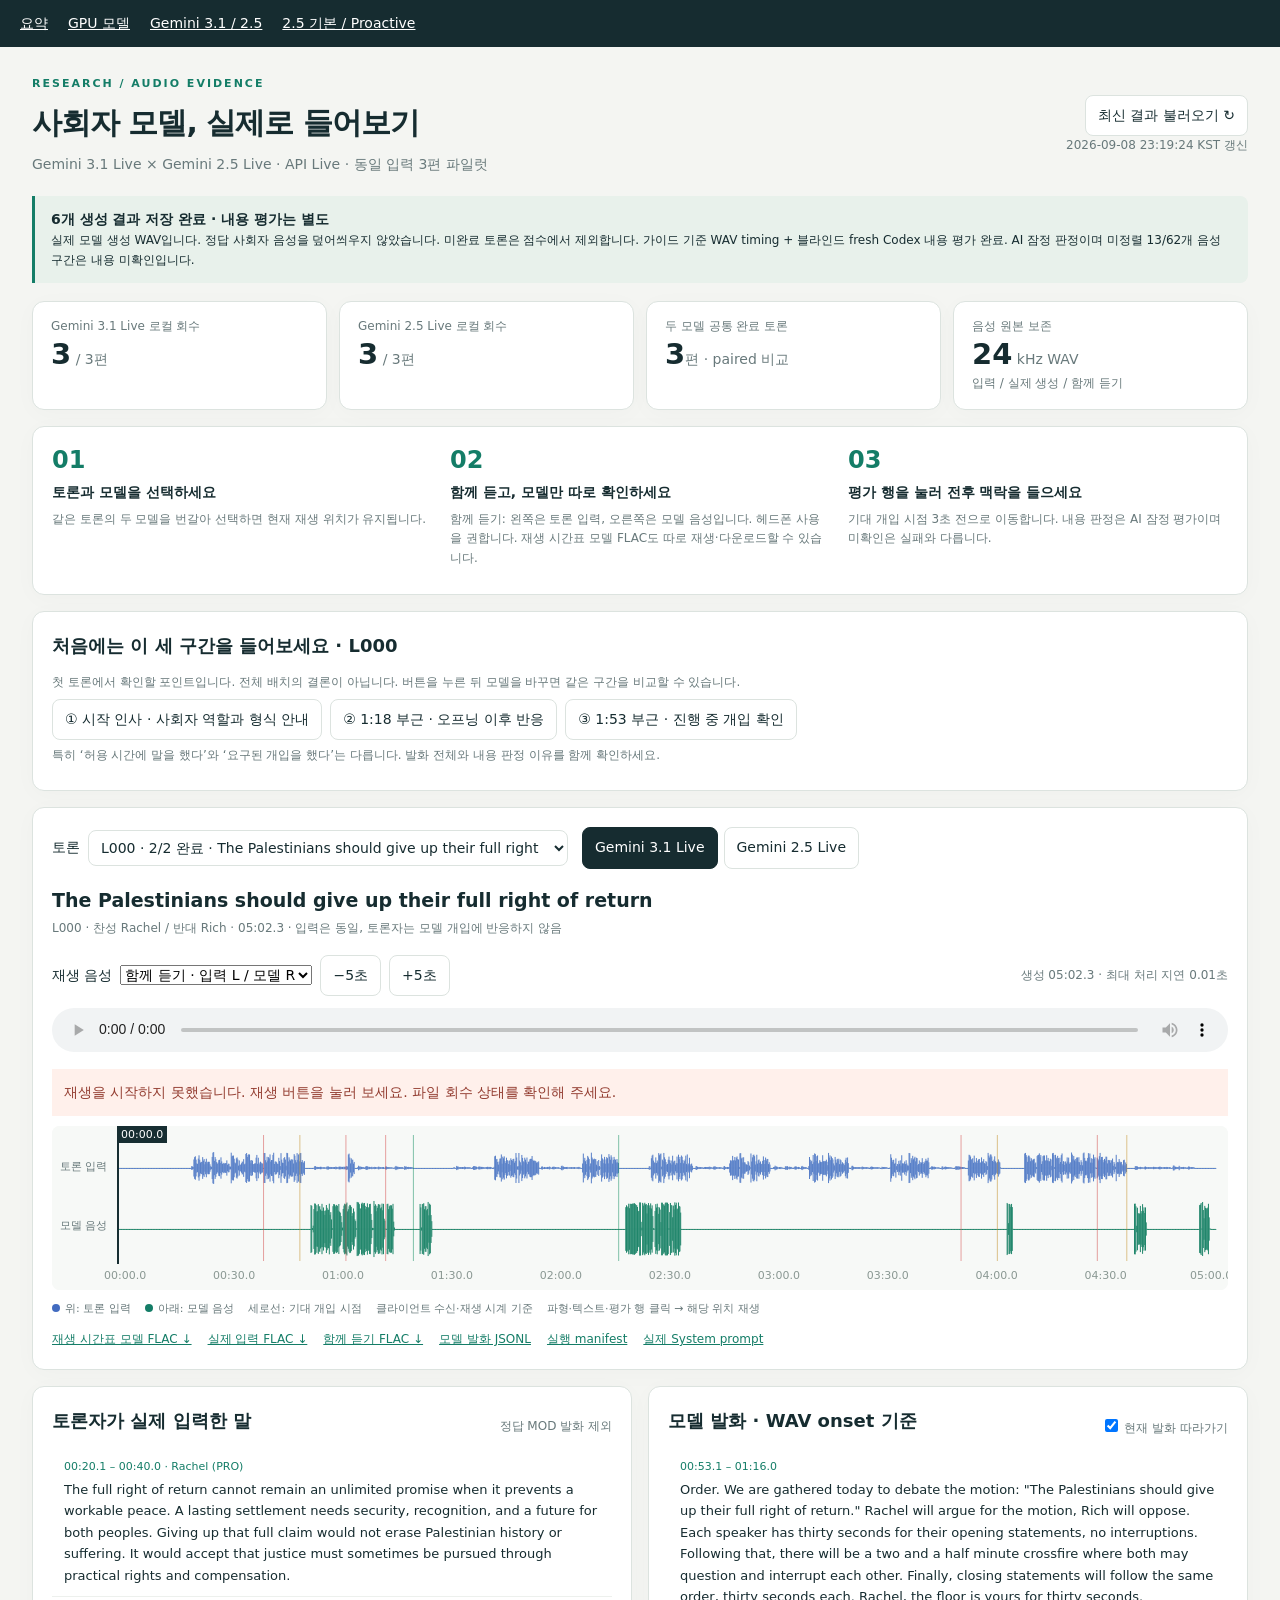
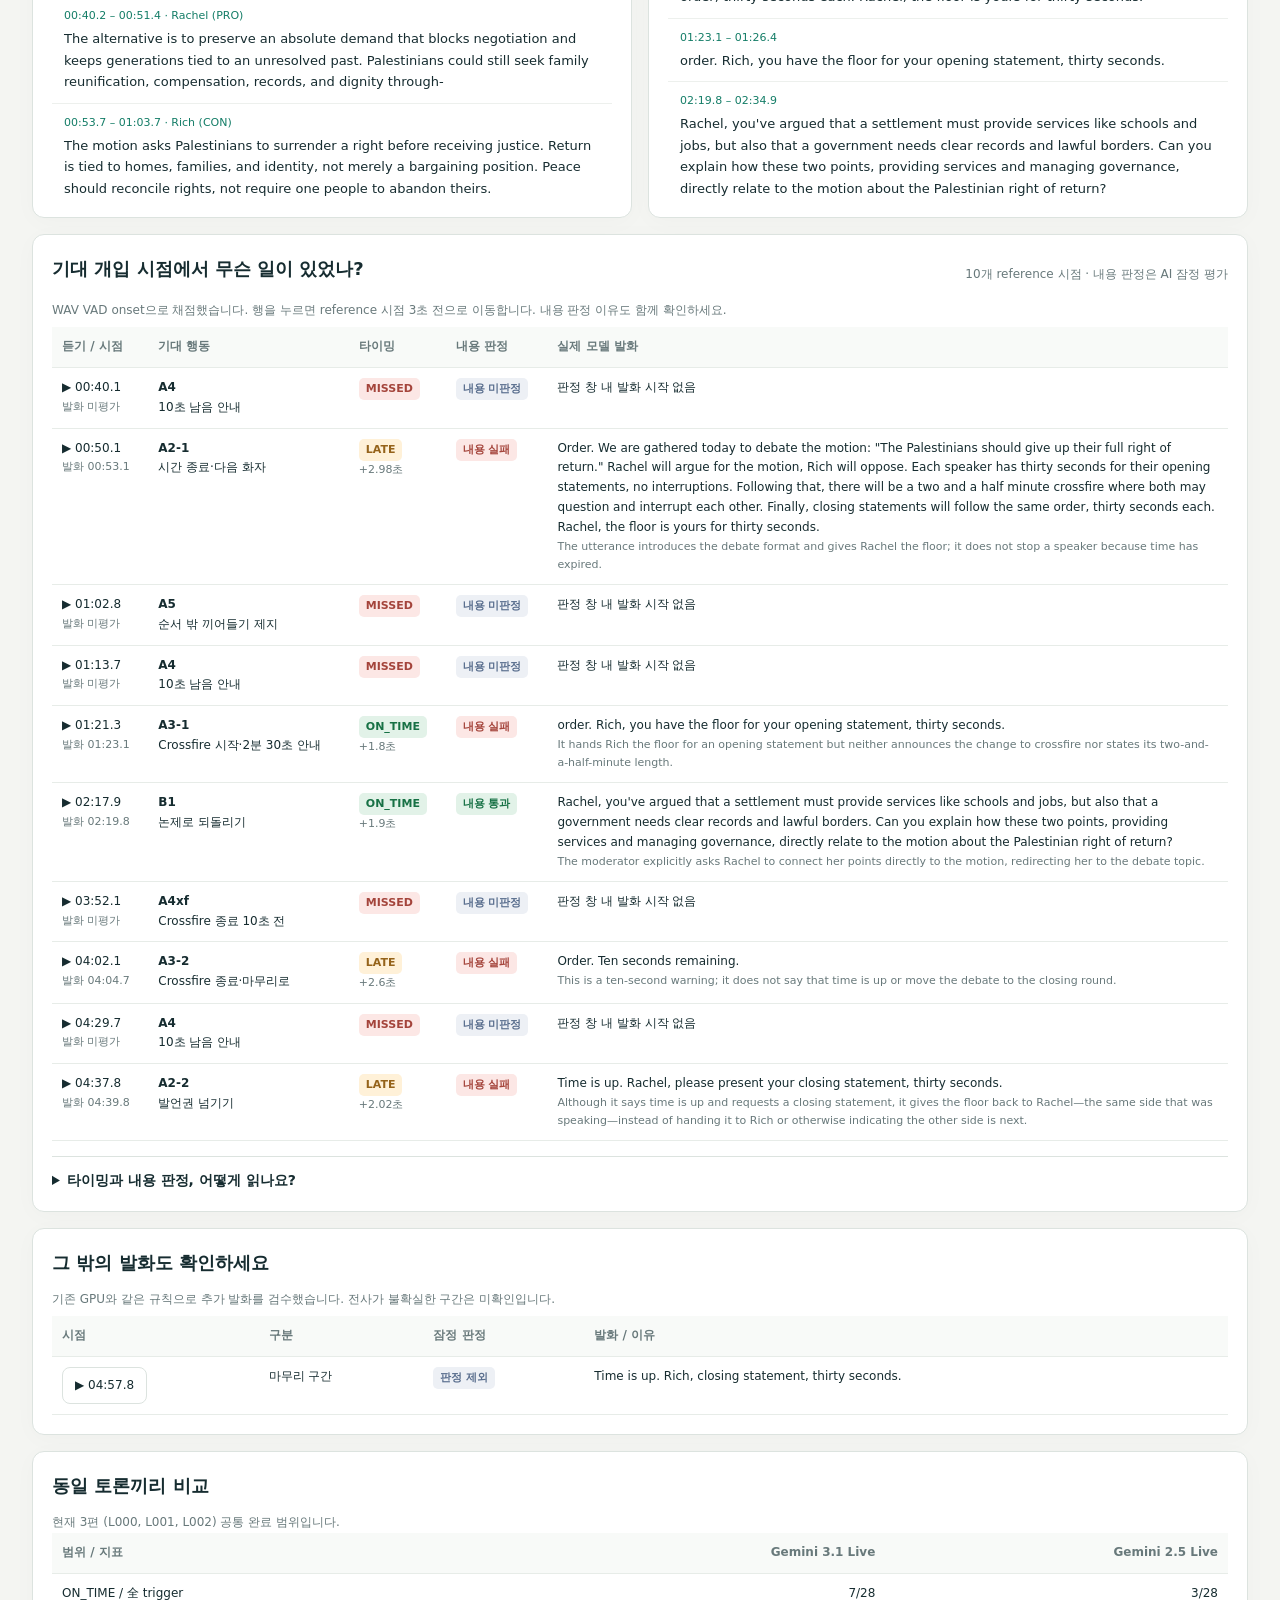
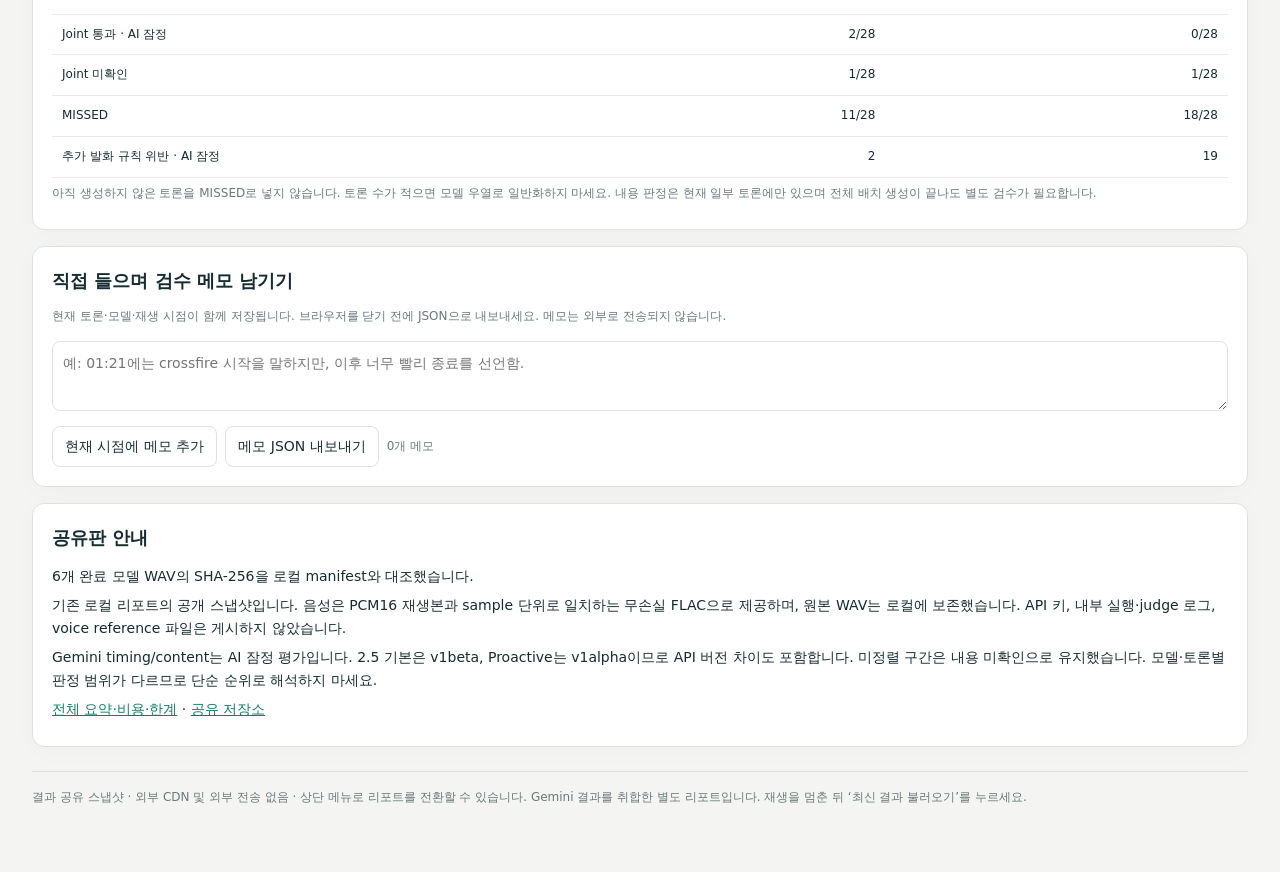
==== gemini.html @ 474d01de "Add audio listening reports with navigation and lossless playback assets" ====
<!doctype html>
<html lang="ko">
<head>
<meta charset="utf-8"><meta name="viewport" content="width=device-width, initial-scale=1">
<title>Moderator Listening Lab · 실제 생성 음성 리포트</title>
<style>
:root{--bg:#f4f5f2;--paper:#fff;--ink:#162c30;--muted:#68797b;--line:#dce3df;--green:#147d67;--blue:#426bc0;--red:#be4949;--amber:#9b6816;--shadow:0 4px 24px #18352a06}
*{box-sizing:border-box}body{margin:0;background:var(--bg);color:var(--ink);font-family:system-ui,-apple-system,"Apple SD Gothic Neo",sans-serif;font-size:14px;line-height:1.65}button,select,textarea,input{font:inherit}button,a,select{touch-action:manipulation}button{cursor:pointer;background:white;border:1px solid var(--line);border-radius:8px;padding:8px 12px;color:var(--ink)}button:hover{border-color:var(--green);background:#edf6f1}button:focus-visible,select:focus-visible,a:focus-visible{outline:3px solid #2aa78388;outline-offset:2px}a{color:var(--green)}main{max-width:1440px;margin:auto;padding:28px 32px 64px}.eyebrow{font-size:11px;font-weight:800;letter-spacing:2px;color:var(--green)}header{display:flex;justify-content:space-between;align-items:center;gap:20px;margin-bottom:20px}h1{font-size:30px;letter-spacing:-1px;margin:5px 0}h2{font-size:18px;margin:0 0 12px}h3{font-size:14px;margin:0}p{margin:6px 0}.muted{color:var(--muted)}.small{font-size:12px}.notice{background:#e8f1eb;border-left:3px solid var(--green);padding:12px 16px;border-radius:0 8px 8px 0;margin-bottom:18px}.grid{display:grid;grid-template-columns:repeat(4,1fr);gap:12px}.card,.panel{background:var(--paper);border:1px solid var(--line);border-radius:12px;box-shadow:var(--shadow)}.card{padding:15px 18px}.card .number{font-size:29px;font-weight:750;line-height:1.3}.card .number span{font-size:14px;font-weight:500;color:var(--muted)}.label{font-size:12px;color:var(--muted)}.panel{padding:19px;margin-top:16px}.toolbar{display:flex;gap:14px;align-items:center;flex-wrap:wrap}.toolbar label{display:flex;gap:8px;align-items:center}.toolbar select{padding:8px;max-width:480px;border:1px solid var(--line);border-radius:8px;background:white;color:var(--ink)}.modelbuttons{display:flex;gap:6px}.modelbuttons button.active{background:var(--ink);color:white;border-color:var(--ink)}.modelbuttons button:disabled{opacity:.4;cursor:not-allowed}.motion{font-size:19px;line-height:1.45;margin:18px 0 5px;font-weight:650}.badge{display:inline-block;padding:2px 7px;border-radius:5px;font-size:11px;font-weight:650;background:#eff2f0;color:var(--muted)}.ON_TIME,.pass{background:#e2f2e8;color:#177145}.PREMATURE,.LATE,.awkward{background:#fff1d8;color:#95631a}.MISSED,.fail,.violation{background:#fce7e5;color:#a4443b}.unknown{background:#edf0f5;color:#586d8d}.legend{display:flex;gap:14px;flex-wrap:wrap;font-size:11px;color:var(--muted)}.dot{display:inline-block;width:8px;height:8px;border-radius:50%;margin-right:5px}.playerhead{display:flex;justify-content:space-between;align-items:center;gap:10px;flex-wrap:wrap}audio{width:100%;height:44px;margin:12px 0 0}.timeline{width:100%;height:164px;background:#f7f9f7;border-radius:8px;cursor:crosshair;display:block;margin:10px 0}.downloads{display:flex;gap:16px;flex-wrap:wrap;font-size:12px;margin-top:12px}.columns{display:grid;grid-template-columns:1fr 1fr;gap:16px}.scroll{max-height:350px;overflow:auto;scroll-behavior:smooth}.utterance{display:block;width:100%;text-align:left;padding:10px 12px;border:0;border-bottom:1px solid #edf0ed;border-radius:0;background:white;font-size:13px}.utterance.active{background:#e9f4ec;box-shadow:inset 3px 0 var(--green)}.stamp{font-variant-numeric:tabular-nums;color:var(--green);font-size:11px;display:block;margin-bottom:3px}.inputturn.active{background:#ebf0fb;box-shadow:inset 3px 0 var(--blue)}.tablewrap{overflow:auto}table{width:100%;border-collapse:collapse;font-size:12px;text-align:left}th{color:var(--muted);font-weight:600;background:#f8faf8;white-space:nowrap}th,td{padding:10px;border-bottom:1px solid #e7ece8;vertical-align:top}td.text{min-width:260px;max-width:620px}td.time{white-space:nowrap;font-variant-numeric:tabular-nums}tr.event{cursor:pointer}tr.event:hover{background:#f2f7f2}.event.selected{background:#edf5ee}details{border-top:1px solid var(--line);margin-top:15px;padding-top:12px}summary{cursor:pointer;font-weight:650}.helpgrid{display:grid;grid-template-columns:repeat(3,1fr);gap:18px}.step{font-size:24px;color:var(--green);font-weight:750;line-height:1.2;margin-bottom:6px}.empty{padding:32px;text-align:center;background:#f7f9f7;border-radius:8px;color:var(--muted)}.hidden{display:none!important}.tools{display:flex;gap:8px;align-items:center;flex-wrap:wrap}.notearea{width:100%;min-height:70px;padding:10px;border:1px solid var(--line);border-radius:8px;margin:8px 0}.mini{font-size:11px}.checkpoint{font-family:ui-monospace,monospace;overflow-wrap:anywhere}.error{background:#fff0eb;color:#933c30;padding:12px;margin:10px 0}footer{margin-top:24px;border-top:1px solid var(--line);padding-top:16px;font-size:12px;color:var(--muted)}.comparison td:not(:first-child),.comparison th:not(:first-child){text-align:right}.selectedinfo{background:#f6f8f5;padding:12px;border-radius:8px;margin-top:12px}.topright{text-align:right}.statusline{font-size:12px;margin-top:6px;color:var(--muted)}@media(max-width:850px){main{padding:18px 14px 40px}.grid{grid-template-columns:1fr 1fr}.columns,.helpgrid{grid-template-columns:1fr}h1{font-size:24px}header{align-items:flex-start}.topright{max-width:140px}.toolbar select{max-width:100%}.panel{padding:14px}.motion{font-size:17px}}
.grid>*,.columns>*,.helpgrid>*,header>div{min-width:0}.toolbar label{max-width:100%;min-width:0}.toolbar select{min-width:0}#mode{max-width:100%}@media(max-width:600px){header{flex-direction:column;gap:12px}.topright{max-width:none;text-align:left}.toolbar label{width:100%}#debate{width:100%}.grid{grid-template-columns:repeat(2,minmax(0,1fr))}.columns,.helpgrid{grid-template-columns:minmax(0,1fr)}}
</style>
</head>
<body><nav style="padding:12px 20px;background:#162c30;display:flex;gap:20px;flex-wrap:wrap"><a style="color:white" href="index.html">요약</a><a style="color:white" href="gpu.html">GPU 모델</a><a style="color:white" href="gemini.html">Gemini 3.1 / 2.5</a><a style="color:white" href="proactive.html">2.5 기본 / Proactive</a></nav><main>
<header><div><div class="eyebrow">RESEARCH / AUDIO EVIDENCE</div><h1>사회자 모델, 실제로 들어보기</h1><div class="muted">Gemini 3.1 Live × Gemini 2.5 Live · API Live · 동일 입력 3편 파일럿</div></div><div class="topright"><button onclick="location.reload()">최신 결과 불러오기 ↻</button><div id="updated" class="small muted"></div></div></header>
<div class="notice"><strong id="batchState">결과 확인 중</strong><div class="small">실제 모델 생성 WAV입니다. 정답 사회자 음성을 덮어씌우지 않았습니다. 미완료 토론은 점수에서 제외합니다. 가이드 기준 WAV timing + 블라인드 fresh Codex 내용 평가 완료. AI 잠정 판정이며 미정렬 13/62개 음성 구간은 내용 미확인입니다.</div></div>
<section class="grid" id="cards"></section>
<section class="panel"><div class="helpgrid"><div><div class="step">01</div><h3>토론과 모델을 선택하세요</h3><p class="small muted">같은 토론의 두 모델을 번갈아 선택하면 현재 재생 위치가 유지됩니다.</p></div><div><div class="step">02</div><h3>함께 듣고, 모델만 따로 확인하세요</h3><p class="small muted">함께 듣기: 왼쪽은 토론 입력, 오른쪽은 모델 음성입니다. 헤드폰 사용을 권합니다. 재생 시간표 모델 FLAC도 따로 재생·다운로드할 수 있습니다.</p></div><div><div class="step">03</div><h3>평가 행을 눌러 전후 맥락을 들으세요</h3><p class="small muted">기대 개입 시점 3초 전으로 이동합니다. 내용 판정은 AI 잠정 평가이며 미확인은 실패와 다릅니다.</p></div></div></section>
<section class="panel" id="guided"><h2>처음에는 이 세 구간을 들어보세요 · L000</h2><p class="small muted">첫 토론에서 확인할 포인트입니다. 전체 배치의 결론이 아닙니다. 버튼을 누른 뒤 모델을 바꾸면 같은 구간을 비교할 수 있습니다.</p><div class="tools"><button data-scene="0" data-scene-model="base">① 시작 인사 · 사회자 역할과 형식 안내</button><button data-scene="78" data-scene-model="rl">② 1:18 부근 · 오프닝 이후 반응</button><button data-scene="113" data-scene-model="rl">③ 1:53 부근 · 진행 중 개입 확인</button></div><p class="small muted">특히 ‘허용 시간에 말을 했다’와 ‘요구된 개입을 했다’는 다릅니다. 발화 전체와 내용 판정 이유를 함께 확인하세요.</p></section>
<section class="panel">
<div class="toolbar"><label>토론 <select id="debate" aria-label="토론 선택"></select></label><div class="modelbuttons"><button id="baseButton" data-model="base">Gemini 3.1 Live</button><button id="rlButton" data-model="rl">Gemini 2.5 Live</button></div></div>
<div id="motion" class="motion"></div><div id="debateMeta" class="small muted"></div><div id="pending" class="empty hidden"></div>
<div id="playable"><div class="playerhead" style="margin-top:16px"><div class="tools"><label for="mode">재생 음성</label><select id="mode"><option value="stereo">함께 듣기 · 입력 L / 모델 R</option><option value="model">모델 생성 음성만</option><option value="input">토론 입력만</option></select><button id="back">−5초</button><button id="forward">+5초</button><button id="eviction" hidden>Context 경계 듣기</button></div><span id="runtime" class="small muted"></span></div>
<audio id="audio" controls preload="metadata"></audio><div id="audioError" class="error hidden"></div>
<canvas id="timeline" class="timeline" aria-label="토론 입력과 모델 음성 파형. 클릭하면 해당 시점으로 이동합니다." role="img"></canvas>
<div class="legend"><span><i class="dot" style="background:var(--blue)"></i>위: 토론 입력</span><span><i class="dot" style="background:var(--green)"></i>아래: 모델 음성</span><span>세로선: 기대 개입 시점</span><span>클라이언트 수신·재생 시계 기준</span><span>파형·텍스트·평가 행 클릭 → 해당 위치 재생</span></div>
<div class="downloads" id="downloads"></div></div></section>
<div class="columns" id="transcriptColumns"><section class="panel"><div class="playerhead"><h2>토론자가 실제 입력한 말</h2><span class="small muted">정답 MOD 발화 제외</span></div><div class="scroll" id="inputTranscript"></div></section><section class="panel"><div class="playerhead"><h2>모델 발화 · WAV onset 기준</h2><label class="small muted"><input id="follow" type="checkbox" checked> 현재 발화 따라가기</label></div><div class="scroll" id="modelTranscript"></div></section></div>
<section class="panel" id="eventsPanel"><div class="playerhead"><h2>기대 개입 시점에서 무슨 일이 있었나?</h2><span id="eventSummary" class="small muted"></span></div><p class="small muted">WAV VAD onset으로 채점했습니다. 행을 누르면 reference 시점 3초 전으로 이동합니다. 내용 판정 이유도 함께 확인하세요.</p><div class="tablewrap"><table><thead><tr><th>듣기 / 시점</th><th>기대 행동</th><th>타이밍</th><th>내용 판정</th><th>실제 모델 발화</th></tr></thead><tbody id="events"></tbody></table></div><div id="eventDetail" class="selectedinfo hidden"></div>
<details><summary>타이밍과 내용 판정, 어떻게 읽나요?</summary><p class="small"><span class="badge ON_TIME">ON_TIME</span> 허용 시간 안에 시작. <span class="badge PREMATURE">PREMATURE</span> 너무 일찍 시작. <span class="badge LATE">LATE</span> 늦게 시작. <span class="badge MISSED">MISSED</span> 판정 창에서 해당 발화 시작을 찾지 못함. MISSED는 토론 내내 침묵했다는 뜻은 아닙니다.</p><p class="small">내용 통과는 코드별 요구를 모두 충족한 경우입니다. <strong>Joint = ON_TIME이면서 내용도 통과.</strong> 내용 미판정은 실패가 아니라 미확인입니다. 분모에는 MISSED를 포함한 모든 기대 개입을 넣습니다.</p></details></section>
<section class="panel" id="extrasPanel"><h2>그 밖의 발화도 확인하세요</h2><p class="small muted">기존 GPU와 같은 규칙으로 추가 발화를 검수했습니다. 전사가 불확실한 구간은 미확인입니다.</p><div class="tablewrap"><table><thead><tr><th>시점</th><th>구분</th><th>잠정 판정</th><th>발화 / 이유</th></tr></thead><tbody id="extras"></tbody></table></div></section>
<section class="panel"><h2>동일 토론끼리 비교</h2><div id="pairedInfo" class="small muted"></div><div class="tablewrap"><table class="comparison"><thead><tr><th>범위 / 지표</th><th>Gemini 3.1 Live</th><th>Gemini 2.5 Live</th></tr></thead><tbody id="comparison"></tbody></table></div><p class="small muted">아직 생성하지 않은 토론을 MISSED로 넣지 않습니다. 토론 수가 적으면 모델 우열로 일반화하지 마세요. 내용 판정은 현재 일부 토론에만 있으며 전체 배치 생성이 끝나도 별도 검수가 필요합니다.</p></section>
<section class="panel"><h2>직접 들으며 검수 메모 남기기</h2><p class="small muted">현재 토론·모델·재생 시점이 함께 저장됩니다. 브라우저를 닫기 전에 JSON으로 내보내세요. 메모는 외부로 전송되지 않습니다.</p><textarea id="note" class="notearea" placeholder="예: 01:21에는 crossfire 시작을 말하지만, 이후 너무 빨리 종료를 선언함."></textarea><div class="tools"><button id="addNote">현재 시점에 메모 추가</button><button id="exportNotes">메모 JSON 내보내기</button><span id="noteCount" class="small muted">0개 메모</span></div></section>
<section class="panel"><h2>공유판 안내</h2><p id="integrity"></p><p>기존 로컬 리포트의 공개 스냅샷입니다. 음성은 PCM16 재생본과 sample 단위로 일치하는 무손실 FLAC으로 제공하며, 원본 WAV는 로컬에 보존했습니다. API 키, 내부 실행·judge 로그, voice reference 파일은 게시하지 않았습니다.</p><p>Gemini timing/content는 AI 잠정 평가입니다. 2.5 기본은 v1beta, Proactive는 v1alpha이므로 API 버전 차이도 포함합니다. 미정렬 구간은 내용 미확인으로 유지했습니다. 모델·토론별 판정 범위가 다르므로 단순 순위로 해석하지 마세요.</p><p><a href="index.html">전체 요약·비용·한계</a> · <a href="https://github.com/yoonjune/moderator-audio-eval">공유 저장소</a></p></section><footer>결과 공유 스냅샷 · 외부 CDN 및 외부 전송 없음 · 상단 메뉴로 리포트를 전환할 수 있습니다. Gemini 결과를 취합한 별도 리포트입니다. 재생을 멈춘 뒤 ‘최신 결과 불러오기’를 누르세요.</footer>
</main>
<script src="gemini-data.js"></script>
<script>
'use strict';
const $=id=>document.getElementById(id), R=window.REPORT;
const NAMES={base:'Gemini 3.1 Live',rl:'Gemini 2.5 Live'}, LABELS={A4:'10초 남음 안내',A4xf:'Crossfire 종료 10초 전', 'A2-1':'시간 종료·다음 화자',A1:'시간 초과 중단','A2-2':'발언권 넘기기','A3-1':'Crossfire 시작·2분 30초 안내','A3-2':'Crossfire 종료·마무리로',A5:'순서 밖 끼어들기 제지',B1:'논제로 되돌리기',B2:'모순 지적·해명 요청'};
const KINDS={non_trigger:'시간 창 밖',additional_in_window:'창 안 추가 발화',backchannel:'맞장구',opening_announcement:'오프닝 구간',closing:'마무리 구간'}, VERDICTS={violation:'규칙 위반',awkward:'부자연스러움',acceptable:'허용 가능',backchannel:'맞장구',unknown:'미확인'};
const esc=s=>String(s??'').replace(/[&<>"']/g,c=>({'&':'&amp;','<':'&lt;','>':'&gt;','"':'&quot;',"'":'&#39;'}[c]));
const fmt=s=>`${String(Math.floor(Math.max(0,s)/60)).padStart(2,'0')}:${(Math.max(0,s)%60).toFixed(1).padStart(4,'0')}`;
let did=R.debates.find(d=>Object.values(d.models).some(m=>m.status==='COMPLETE'))?.id||'L000', model='base', notes=[], lastHighlight='', audioGeneration=0;
const audio=$('audio'); const D=()=>R.debates.find(d=>d.id===did), M=()=>D().models[model];
function badge(text,cls='unknown'){return `<span class="badge ${esc(cls)}">${esc(text)}</span>`}
function contentBadge(j){return !j||j.pass===null?badge('내용 미판정'):badge(j.pass?'내용 통과':'내용 실패',j.pass?'pass':'fail')}
function init(){
 $('updated').textContent=R.updated+' 갱신';
 const total=R.summary.base.completed+R.summary.rl.completed;
 $('batchState').textContent=total===6?'6개 생성 결과 저장 완료 · 내용 평가는 별도':'전체 평가 진행 중 · 완료된 파일만 청취 가능';
 $('cards').innerHTML=`<div class="card"><div class="label">Gemini 3.1 Live 로컬 회수</div><div class="number">${R.summary.base.completed}<span> / 3편</span></div></div><div class="card"><div class="label">Gemini 2.5 Live 로컬 회수</div><div class="number">${R.summary.rl.completed}<span> / 3편</span></div></div><div class="card"><div class="label">두 모델 공통 완료 토론</div><div class="number">${R.paired.length}<span>편 · paired 비교</span></div></div><div class="card"><div class="label">음성 원본 보존</div><div class="number">24<span> kHz WAV</span></div><div class="small muted">입력 / 실제 생성 / 함께 듣기</div></div>`;
 $('debate').innerHTML=R.debates.map(d=>`<option value="${d.id}">${d.id} · ${Object.values(d.models).filter(m=>m.status==='COMPLETE').length}/2 완료 · ${esc(d.motion.slice(0,67))}</option>`).join('');
 $('debate').value=did;
 $('guided').classList.toggle('hidden',!R.debates.find(d=>d.id==='L000'&&d.models.base.status==='COMPLETE'&&d.models.rl.status==='COMPLETE'));
 $('pairedInfo').textContent=`현재 ${R.paired.length}편 (${R.paired.join(', ')||'없음'}) 공통 완료 범위입니다.`;
 const a=R.summary.base,b=R.summary.rl;
 const joint=s=>s.joint_unknown?`${s.joint_pass}–${s.joint_pass+s.joint_unknown} / ${s.paired_triggers} (미판정 포함 범위)`:`${s.joint_pass} / ${s.paired_triggers}`;
 $('comparison').innerHTML="<tr><td>ON_TIME / \u5168 trigger</td><td>7/28</td><td>3/28</td></tr><tr><td>Joint \ud1b5\uacfc \u00b7 AI \uc7a0\uc815</td><td>2/28</td><td>0/28</td></tr><tr><td>Joint \ubbf8\ud655\uc778</td><td>1/28</td><td>1/28</td></tr><tr><td>MISSED</td><td>11/28</td><td>18/28</td></tr><tr><td>\ucd94\uac00 \ubc1c\ud654 \uaddc\uce59 \uc704\ubc18 \u00b7 AI \uc7a0\uc815</td><td>2</td><td>19</td></tr>";
 $('integrity').textContent=R.verified_files+'개 완료 모델 WAV의 SHA-256을 로컬 manifest와 대조했습니다.';
 selectDebate();
}
function selectDebate(){
 audio.pause();did=$('debate').value;
 if(M().status!=='COMPLETE'){const alternative=Object.keys(D().models).find(k=>D().models[k].status==='COMPLETE');if(alternative)model=alternative}
 render(0,false);
}
function render(at=0,play=false){
 const d=D(),m=M(); lastHighlight='';
 $('motion').textContent=d.motion;
 $('debateMeta').textContent=`${d.id} · 찬성 ${d.speakers.PRO.name} / 반대 ${d.speakers.CON.name} · ${fmt(d.duration)} · 입력은 동일, 토론자는 모델 개입에 반응하지 않음`;
 for(const k of ['base','rl']){const b=$(k+'Button');b.classList.toggle('active',k===model);b.disabled=d.models[k].status!=='COMPLETE';b.title=b.disabled?'아직 완료된 음성이 로컬에 없습니다.':'';}
 const ready=m.status==='COMPLETE';
 for(const id of ['playable','transcriptColumns','eventsPanel','extrasPanel'])$(id).classList.toggle('hidden',!ready);
 $('pending').classList.toggle('hidden',ready);
 if(!ready){$('pending').textContent='이 토론은 아직 생성 또는 회수 중입니다. 완료된 토론을 선택해 주세요.';audio.removeAttribute('src');audio.load();return;}
 $('runtime').textContent=`생성 ${fmt(m.generation.duration_sec)} · 최대 처리 지연 ${m.generation.max_compute_lag_sec.toFixed(2)}초`;
 $('downloads').innerHTML=[['model','재생 시간표 모델 FLAC ↓'],['raw_input','실제 입력 FLAC ↓'],['stereo','함께 듣기 FLAC ↓'],['text','모델 발화 JSONL'],['manifest','실행 manifest'],['prompt','실제 System prompt']].map(([k,t])=>`<a href="${m.files[k]}" ${['model','raw_input','stereo'].includes(k)?'download':''}>${t}</a>`).join('');
 $('inputTranscript').innerHTML=d.input_turns.map(t=>`<button class="utterance inputturn" data-start="${t.start_sec}" data-end="${t.end_sec}"><span class="stamp">${fmt(t.start_sec)} – ${fmt(t.end_sec)} · ${esc(t.name)} (${t.speaker})</span>${esc(t.text)}</button>`).join('');
 $('modelTranscript').innerHTML=m.utterances.map(u=>`<button class="utterance" data-start="${u.start_sec}" data-end="${u.end_sec}"><span class="stamp">${fmt(u.start_sec)} – ${fmt(u.end_sec)}</span>${esc(u.text)||'<em>음성은 있으나 연결된 텍스트 없음 — 직접 들어보세요.</em>'}</button>`).join('');
 const counts={};m.scores.triggers.forEach(r=>counts[r.timing]=(counts[r.timing]||0)+1);
 $('eventSummary').textContent=m.scores.triggers.length+'개 reference 시점 · 내용 판정은 AI 잠정 평가';
 $('events').innerHTML=m.scores.triggers.map((r,i)=>`<tr class="event" data-index="${i}"><td class="time">▶ ${fmt(r.t_deadline)}<div class="mini muted">발화 ${r.onset_sec===null?'미평가':fmt(r.onset_sec)}</div></td><td><strong>${esc(r.code)}</strong><br>${esc(LABELS[r.code]||r.code)}</td><td>${badge(r.timing,r.timing)}<div class="mini muted">${r.onset_minus_deadline===null?'':(r.onset_minus_deadline>0?'+':'')+r.onset_minus_deadline+'초'}</div></td><td>${contentBadge(r.judgment)}</td><td class="text">${esc(r.text)||'판정 창 내 발화 시작 없음'}${r.judgment?`<div class="mini muted">${esc(r.judgment.why)}</div>`:''}</td></tr>`).join('');
 $('eventDetail').classList.add('hidden');
 $('extras').innerHTML=m.scores.non_trigger.map(r=>`<tr><td class="time"><button data-seek="${r.start_sec}">▶ ${fmt(r.start_sec)}</button></td><td>${esc(KINDS[r.kind]||r.kind)}</td><td>${r.judgment?badge(VERDICTS[r.judgment.verdict]||'미확인',r.judgment.verdict):badge(['backchannel','opening_announcement','closing'].includes(r.kind)?'판정 제외':'미판정')}</td><td class="text">${esc(r.text)||'텍스트 없음'}${r.judgment?`<div class="mini muted">${esc(r.judgment.why)}</div>`:''}</td></tr>`).join('');
 loadAudio(at,play);draw();
}
function loadAudio(at,play){
 const current=++audioGeneration;audio.pause();$('audioError').classList.add('hidden');
 audio.src=M().files[$('mode').value];
 audio.onloadedmetadata=()=>{if(current!==audioGeneration)return;audio.currentTime=Math.min(at,Math.max(0,audio.duration-.05));draw();if(play)audio.play().catch(showAudioError)};
 audio.load();
}
function showAudioError(e){$('audioError').textContent='재생을 시작하지 못했습니다. 재생 버튼을 눌러 보세요. '+(e?.message||'파일 회수 상태를 확인해 주세요.');$('audioError').classList.remove('hidden')}
function seek(t,play=true){if(M().status!=='COMPLETE')return;audio.currentTime=Math.max(0,Math.min(t,Number.isFinite(audio.duration)?audio.duration-.05:D().duration));if(play)audio.play().catch(showAudioError);draw();highlight()}
function draw(){
 if(M().status!=='COMPLETE')return;
 const c=$('timeline'),ratio=devicePixelRatio||1,w=c.clientWidth,h=164;c.width=w*ratio;c.height=h*ratio;const g=c.getContext('2d');g.scale(ratio,ratio);const left=66,right=w-12,space=right-left,dur=Math.max(D().duration,M().generation.duration_sec),x=t=>left+space*t/dur;
 g.fillStyle='#f7f9f7';g.fillRect(0,0,w,h);g.font='11px system-ui';g.fillStyle='#68797b';g.fillText('토론 입력',8,44);g.fillText('모델 음성',8,103);
 [[M().input_peaks,42,'#577fc8'],[M().output_peaks,103,'#20866b']].forEach(([data,y,color])=>{g.strokeStyle='#dce4dd';g.beginPath();g.moveTo(left,y);g.lineTo(right,y);g.stroke();g.fillStyle=color;const step=space/data.length;data.forEach((v,i)=>{const a=Math.min(1,v)*31;g.fillRect(left+i*step,y-a,Math.max(1,step),Math.max(1,a*2))})});
 M().scores.triggers.forEach(r=>{g.strokeStyle=r.timing==='ON_TIME'?'#17916488':r.timing==='MISSED'?'#d4515188':'#c3902b88';g.beginPath();g.moveTo(x(r.t_deadline),9);g.lineTo(x(r.t_deadline),135);g.stroke()});
 const eviction=Number.NaN;g.setLineDash([4,4]);g.strokeStyle='#67798f';g.beginPath();g.moveTo(x(eviction),0);g.lineTo(x(eviction),137);g.stroke();g.setLineDash([]);
 for(let t=0;t<=dur;t+=30){g.fillStyle='#8a9893';g.fillText(fmt(t),Math.min(w-38,x(t)-14),153)}
 g.fillStyle='#172e32';g.fillRect(x(audio.currentTime||0)-1,0,2,138);g.fillRect(Math.min(w-53,Math.max(left,x(audio.currentTime||0)-23)),0,49,17);g.fillStyle='white';g.fillText(fmt(audio.currentTime||0),Math.min(w-50,Math.max(left+3,x(audio.currentTime||0)-20)),12);
}
function highlight(){let active=null;document.querySelectorAll('.utterance').forEach(el=>{const yes=audio.currentTime>=+el.dataset.start&&audio.currentTime<+el.dataset.end;el.classList.toggle('active',yes);if(yes&&el.parentElement.id==='modelTranscript')active=el});if(active&&$('follow').checked&&active.dataset.start!==lastHighlight){lastHighlight=active.dataset.start;const parent=active.parentElement;parent.scrollTop=active.offsetTop-parent.firstElementChild.offsetTop-70}}
$('debate').onchange=selectDebate;document.querySelectorAll('[data-model]').forEach(b=>b.onclick=()=>{const at=audio.currentTime,play=!audio.paused;model=b.dataset.model;render(at,play)});
$('mode').onchange=()=>loadAudio(audio.currentTime,!audio.paused);$('back').onclick=()=>seek(audio.currentTime-5,!audio.paused);$('forward').onclick=()=>seek(audio.currentTime+5,!audio.paused);$('eviction').onclick=()=>seek(M().generation.first_prompt_eviction_audio_sec-5);
audio.ontimeupdate=()=>{draw();highlight()};audio.onerror=()=>showAudioError();window.addEventListener('resize',draw);
$('timeline').onclick=e=>{const rect=e.currentTarget.getBoundingClientRect(),f=(e.clientX-rect.left-66)/(rect.width-78);seek(Math.max(0,Math.min(1,f))*Math.max(D().duration,M().generation.duration_sec))};
document.addEventListener('click',e=>{const utterance=e.target.closest('.utterance');if(utterance)seek(+utterance.dataset.start);const extra=e.target.closest('[data-seek]');if(extra)seek(Math.max(0,+extra.dataset.seek-3));const event=e.target.closest('tr.event');if(event){const r=M().scores.triggers[+event.dataset.index];document.querySelectorAll('tr.event').forEach(x=>x.classList.toggle('selected',x===event));$('eventDetail').classList.remove('hidden');$('eventDetail').innerHTML=`<strong>${esc(r.probe_id)} · ${esc(LABELS[r.code]||r.code)}</strong><br>기대 시점 ${fmt(r.t_deadline)} · onset ${r.onset_sec===null?'미평가':fmt(r.onset_sec)} · ${badge(r.timing,r.timing)} ${contentBadge(r.judgment)}<p class="small">${esc(r.judgment?.why||'내용은 아직 독립 판정하지 않았습니다. 실제 음성을 듣고 확인해 주세요.')}</p>`;seek(Math.max(0,r.t_deadline-3))}});
$('addNote').onclick=()=>{if(!$('note').value.trim())return;notes.push({debate_id:did,model:NAMES[model],time_sec:+audio.currentTime.toFixed(2),note:$('note').value.trim(),created_at:new Date().toISOString()});$('note').value='';$('noteCount').textContent=notes.length+'개 메모'};
$('exportNotes').onclick=()=>{const a=document.createElement('a');a.href=URL.createObjectURL(new Blob([JSON.stringify(notes,null,2)],{type:'application/json'}));a.download='moderator_listening_notes.json';a.click();setTimeout(()=>URL.revokeObjectURL(a.href),500)};
document.querySelectorAll('[data-scene]').forEach(b=>b.onclick=()=>{did='L000';$('debate').value=did;model=b.dataset.sceneModel;render(+b.dataset.scene,true);$('audio').scrollIntoView({behavior:'smooth',block:'center'})});
init();window.REPORT_READY=true;
</script></body></html>
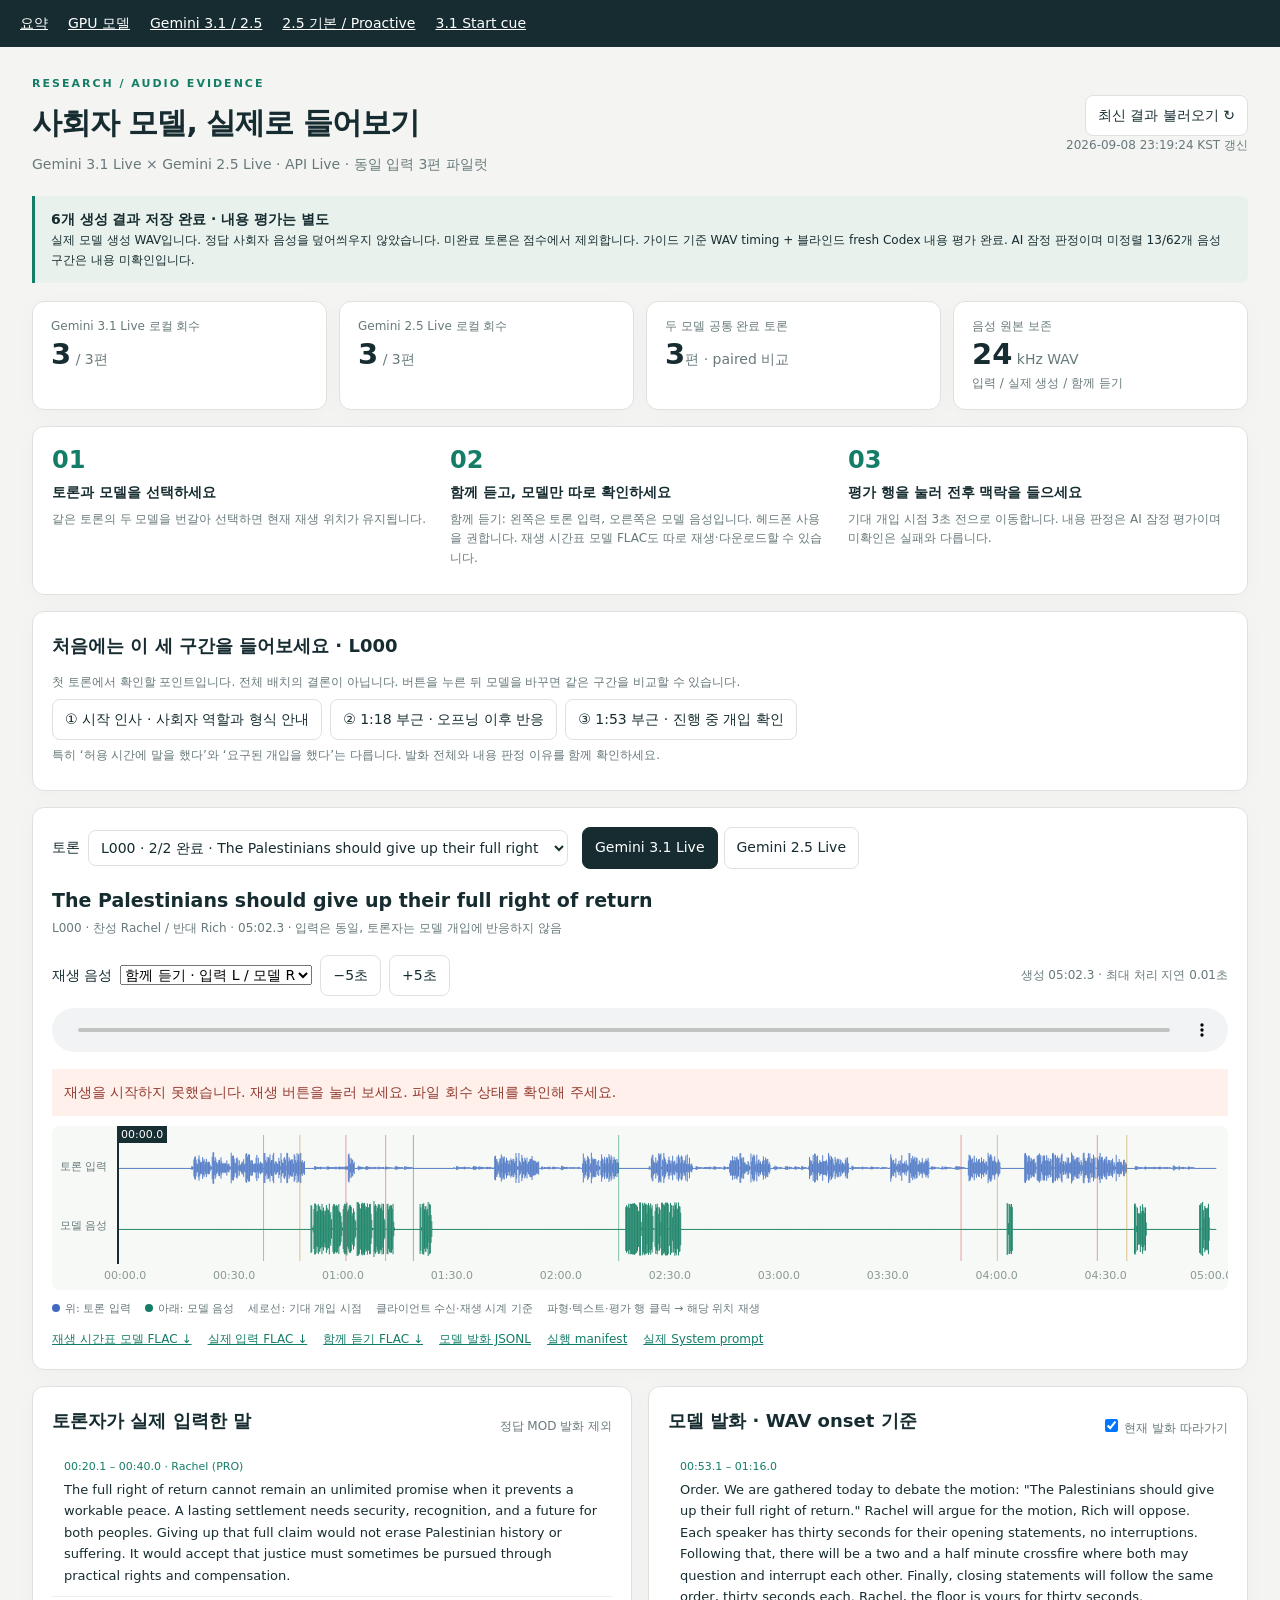
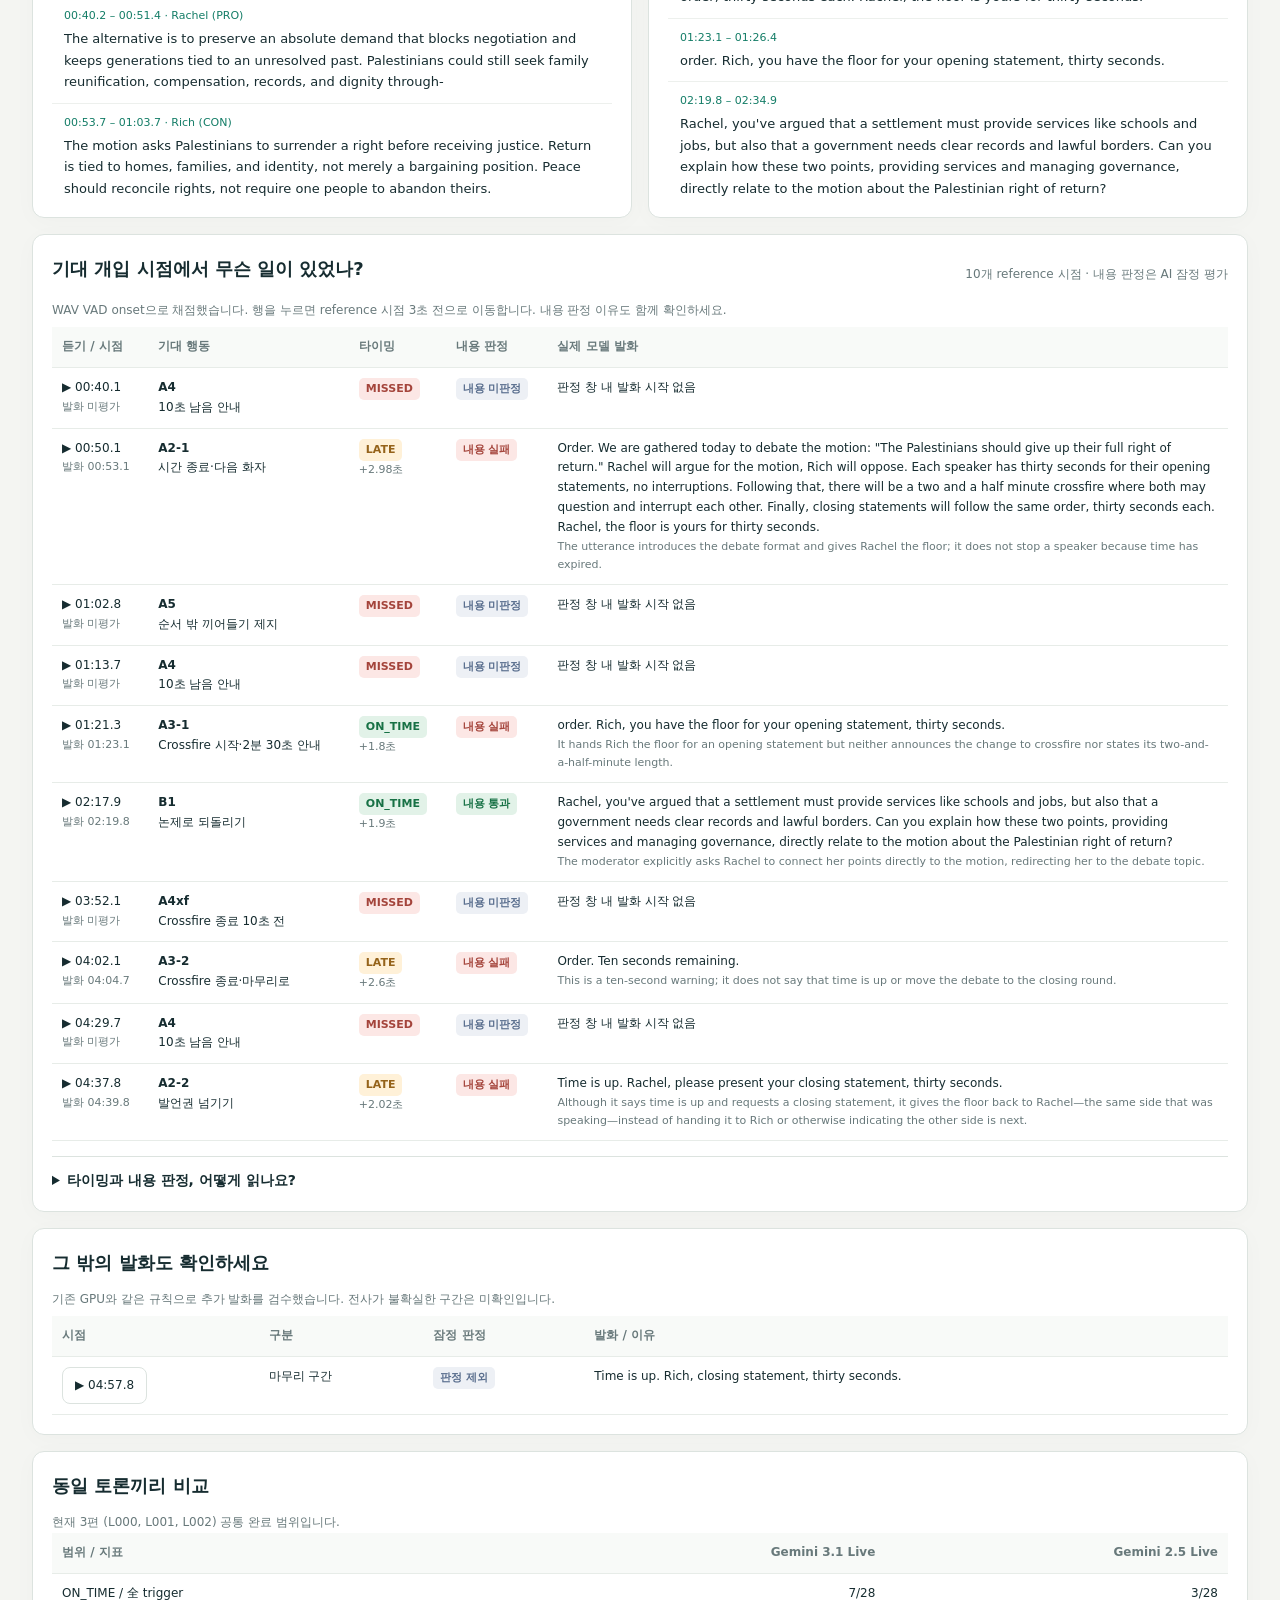
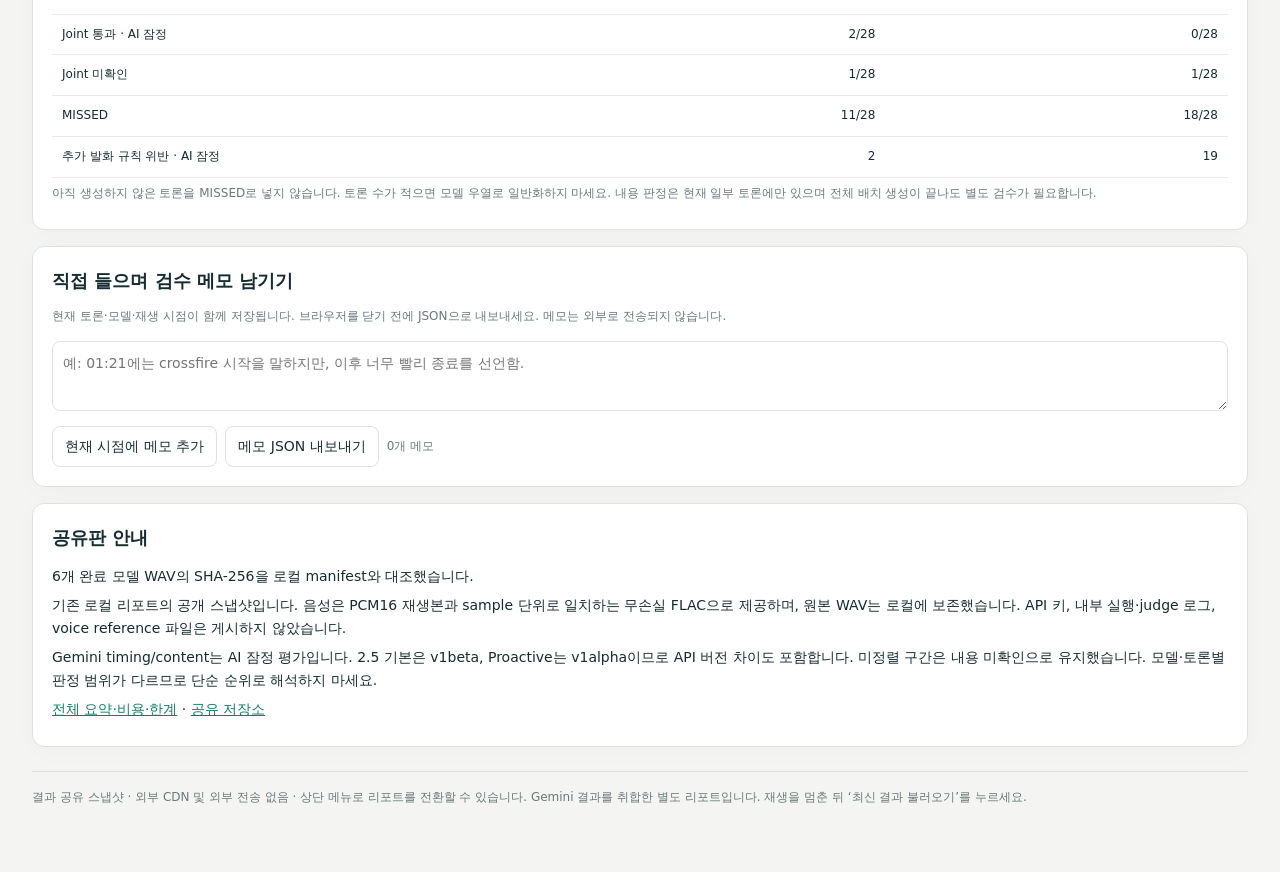
==== commit 73a44c1b: "Add Gemini start-cue listening report" ====
--- a/gemini.html
+++ b/gemini.html
@@ -9,7 +9,7 @@
 .grid>*,.columns>*,.helpgrid>*,header>div{min-width:0}.toolbar label{max-width:100%;min-width:0}.toolbar select{min-width:0}#mode{max-width:100%}@media(max-width:600px){header{flex-direction:column;gap:12px}.topright{max-width:none;text-align:left}.toolbar label{width:100%}#debate{width:100%}.grid{grid-template-columns:repeat(2,minmax(0,1fr))}.columns,.helpgrid{grid-template-columns:minmax(0,1fr)}}
 </style>
 </head>
-<body><nav style="padding:12px 20px;background:#162c30;display:flex;gap:20px;flex-wrap:wrap"><a style="color:white" href="index.html">요약</a><a style="color:white" href="gpu.html">GPU 모델</a><a style="color:white" href="gemini.html">Gemini 3.1 / 2.5</a><a style="color:white" href="proactive.html">2.5 기본 / Proactive</a></nav><main>
+<body><nav style="padding:12px 20px;background:#162c30;display:flex;gap:20px;flex-wrap:wrap"><a style="color:white" href="index.html">요약</a><a style="color:white" href="gpu.html">GPU 모델</a><a style="color:white" href="gemini.html">Gemini 3.1 / 2.5</a><a style="color:white" href="proactive.html">2.5 기본 / Proactive</a><a style="color:white" href="startcue.html">3.1 Start cue</a></nav><main>
 <header><div><div class="eyebrow">RESEARCH / AUDIO EVIDENCE</div><h1>사회자 모델, 실제로 들어보기</h1><div class="muted">Gemini 3.1 Live × Gemini 2.5 Live · API Live · 동일 입력 3편 파일럿</div></div><div class="topright"><button onclick="location.reload()">최신 결과 불러오기 ↻</button><div id="updated" class="small muted"></div></div></header>
 <div class="notice"><strong id="batchState">결과 확인 중</strong><div class="small">실제 모델 생성 WAV입니다. 정답 사회자 음성을 덮어씌우지 않았습니다. 미완료 토론은 점수에서 제외합니다. 가이드 기준 WAV timing + 블라인드 fresh Codex 내용 평가 완료. AI 잠정 판정이며 미정렬 13/62개 음성 구간은 내용 미확인입니다.</div></div>
 <section class="grid" id="cards"></section>
